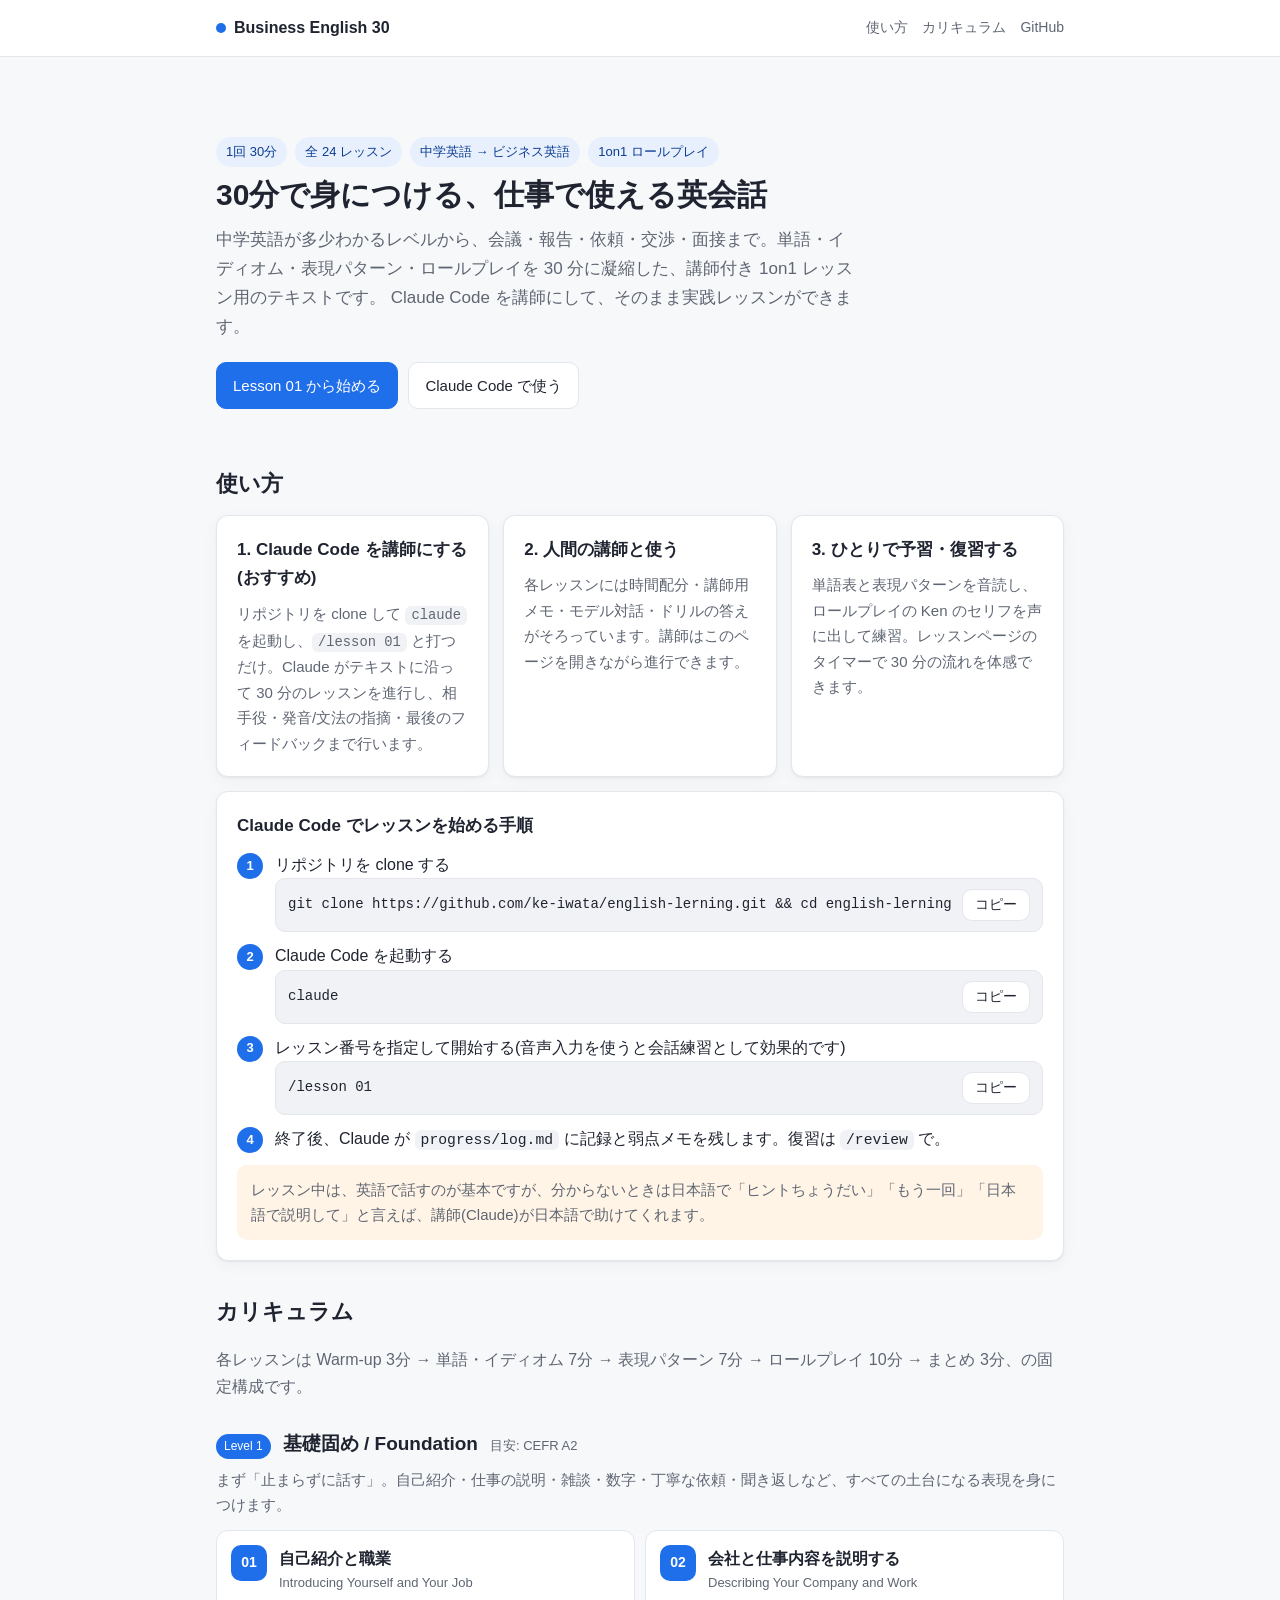
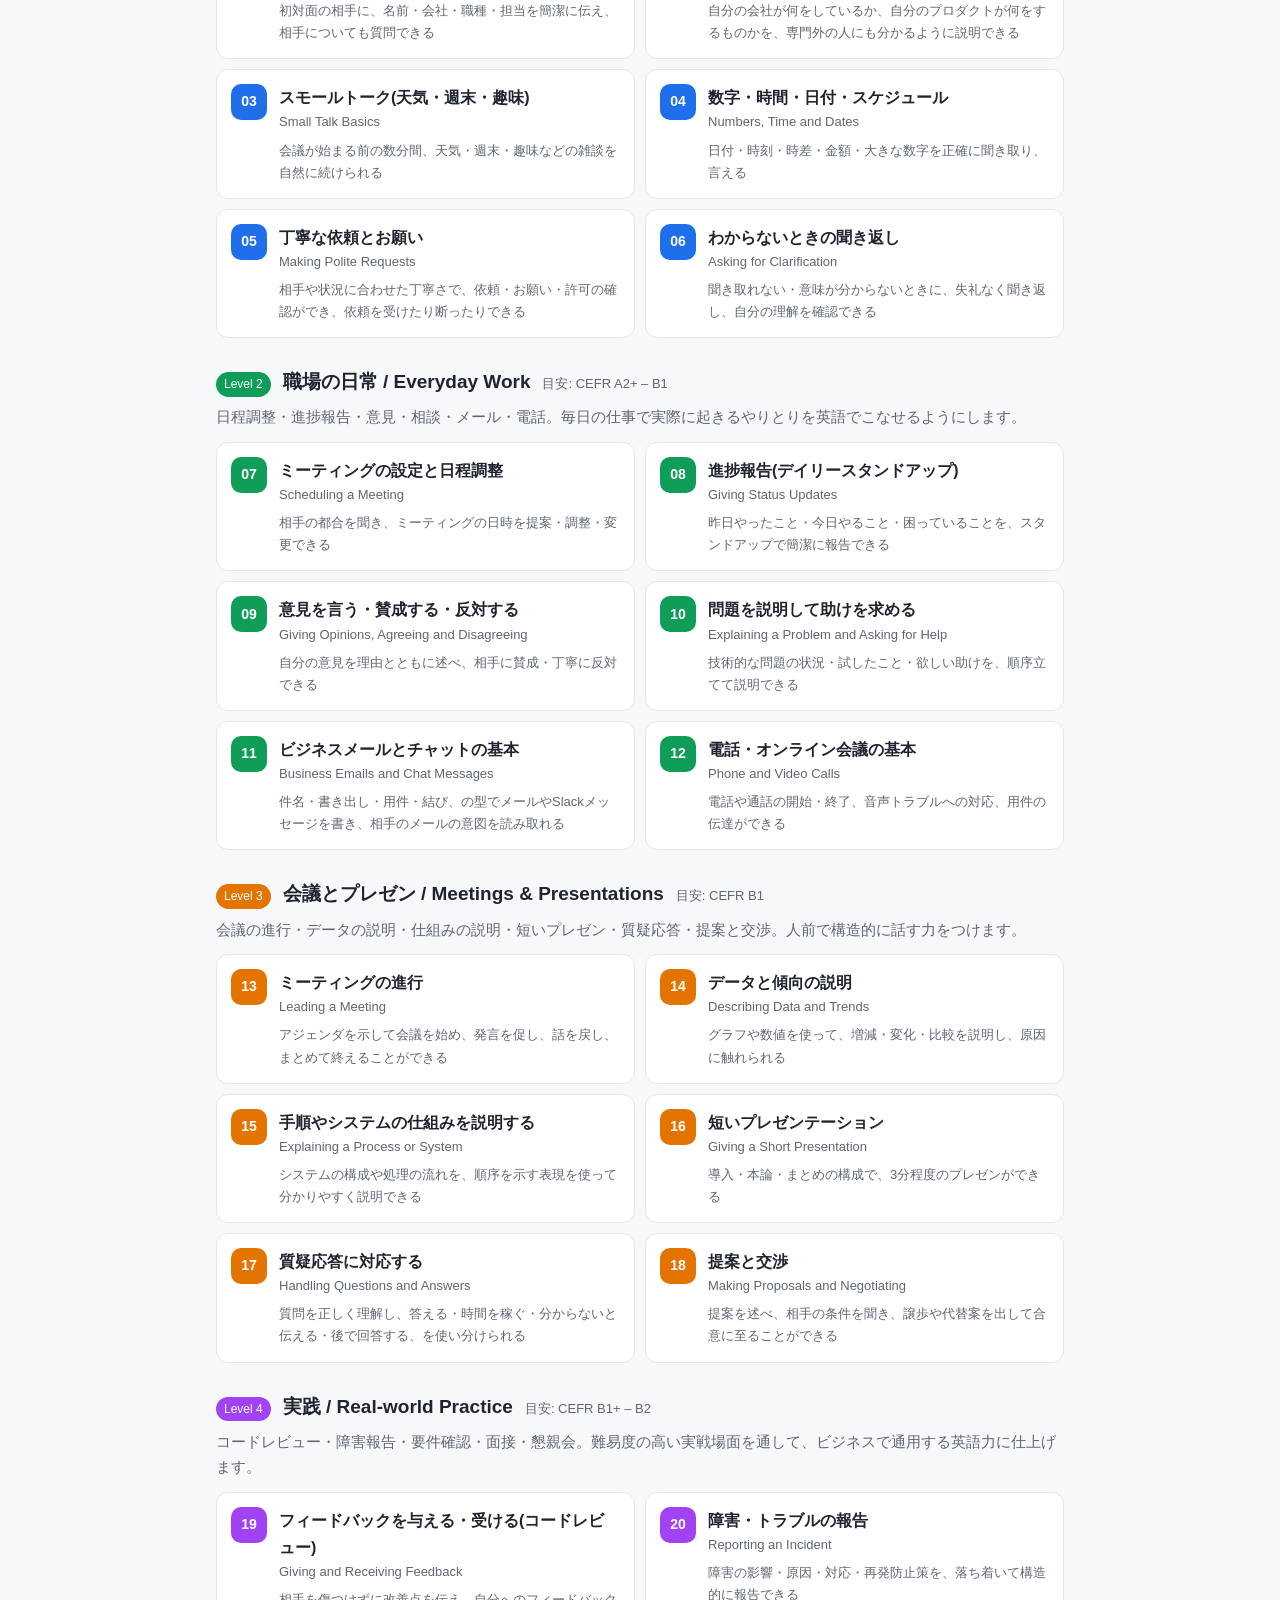
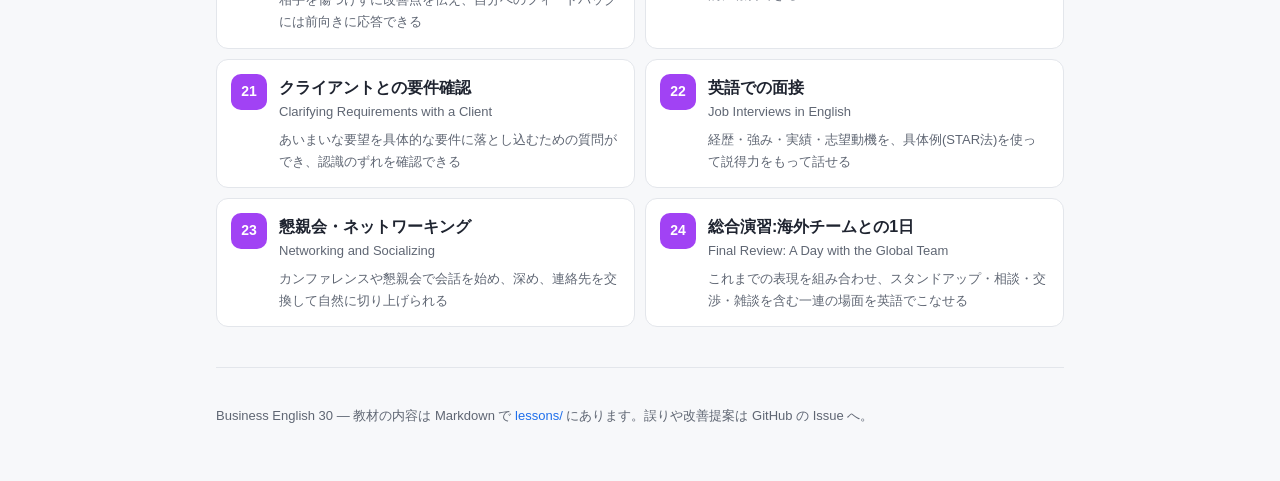
==== index.html @ 4f84d608 "サイトの土台と Lesson 01、Claude Code 講師スキルを追加 - 静的サイト(index.html / lesson.html / assets)。ビルド不要で lessons/*.m" ====
<!doctype html>
<html lang="ja">
<head>
  <meta charset="utf-8">
  <meta name="viewport" content="width=device-width, initial-scale=1">
  <title>Business English 30 — 30分で身につけるビジネス英会話</title>
  <meta name="description" content="中学英語レベルからビジネス英語へ。1回30分・全24レッスンの講師付き1on1レッスン教材。Claude Code の対話機能で実践レッスンができます。">
  <link rel="stylesheet" href="assets/style.css">
</head>
<body>
  <header class="site-header">
    <div class="container">
      <a class="brand" href="./"><span class="dot"></span>Business English 30</a>
      <nav class="nav">
        <a href="#how">使い方</a>
        <a href="#curriculum">カリキュラム</a>
        <a href="https://github.com/ke-iwata/english-lerning" target="_blank" rel="noopener">GitHub</a>
      </nav>
    </div>
  </header>

  <main class="container">
    <section class="hero">
      <div class="badges">
        <span class="badge">1回 30分</span>
        <span class="badge">全 24 レッスン</span>
        <span class="badge">中学英語 → ビジネス英語</span>
        <span class="badge">1on1 ロールプレイ</span>
      </div>
      <h1>30分で身につける、仕事で使える英会話</h1>
      <p class="lead">
        中学英語が多少わかるレベルから、会議・報告・依頼・交渉・面接まで。単語・イディオム・表現パターン・ロールプレイを 30 分に凝縮した、講師付き 1on1 レッスン用のテキストです。
        Claude Code を講師にして、そのまま実践レッスンができます。
      </p>
      <div class="actions">
        <a class="btn primary" href="lesson.html?id=01">Lesson 01 から始める</a>
        <a class="btn" href="#how">Claude Code で使う</a>
      </div>
    </section>

    <section id="progress-section" class="card" hidden>
      <h3 style="margin:0 0 8px">あなたの進捗</h3>
      <div class="progress-bar"><span id="progress-fill"></span></div>
      <p class="muted" style="margin-top:8px"><span id="progress-text"></span> ・ 進捗はこのブラウザにのみ保存されます</p>
    </section>

    <section id="how">
      <h2 class="section-title">使い方</h2>
      <div class="grid-3">
        <div class="card">
          <h3>1. Claude Code を講師にする(おすすめ)</h3>
          <p>リポジトリを clone して <code>claude</code> を起動し、<code>/lesson 01</code> と打つだけ。Claude がテキストに沿って 30 分のレッスンを進行し、相手役・発音/文法の指摘・最後のフィードバックまで行います。</p>
        </div>
        <div class="card">
          <h3>2. 人間の講師と使う</h3>
          <p>各レッスンには時間配分・講師用メモ・モデル対話・ドリルの答えがそろっています。講師はこのページを開きながら進行できます。</p>
        </div>
        <div class="card">
          <h3>3. ひとりで予習・復習する</h3>
          <p>単語表と表現パターンを音読し、ロールプレイの Ken のセリフを声に出して練習。レッスンページのタイマーで 30 分の流れを体感できます。</p>
        </div>
      </div>

      <div class="card" style="margin-top:14px">
        <h3>Claude Code でレッスンを始める手順</h3>
        <ol class="steps">
          <li>リポジトリを clone する
            <div class="copy-box"><span>git clone https://github.com/ke-iwata/english-lerning.git &amp;&amp; cd english-lerning</span><button class="btn small" data-copy>コピー</button></div>
          </li>
          <li>Claude Code を起動する
            <div class="copy-box"><span>claude</span><button class="btn small" data-copy>コピー</button></div>
          </li>
          <li>レッスン番号を指定して開始する(音声入力を使うと会話練習として効果的です)
            <div class="copy-box"><span>/lesson 01</span><button class="btn small" data-copy>コピー</button></div>
          </li>
          <li>終了後、Claude が <code>progress/log.md</code> に記録と弱点メモを残します。復習は <code>/review</code> で。</li>
        </ol>
        <p class="notice" style="margin-top:12px">
          レッスン中は、英語で話すのが基本ですが、分からないときは日本語で「ヒントちょうだい」「もう一回」「日本語で説明して」と言えば、講師(Claude)が日本語で助けてくれます。
        </p>
      </div>
    </section>

    <section id="curriculum">
      <h2 class="section-title">カリキュラム</h2>
      <p class="muted">各レッスンは Warm-up 3分 → 単語・イディオム 7分 → 表現パターン 7分 → ロールプレイ 10分 → まとめ 3分、の固定構成です。</p>
      <div id="levels"><p class="muted">読み込み中…</p></div>
    </section>

    <footer class="footer">
      <p>Business English 30 — 教材の内容は Markdown で <a href="https://github.com/ke-iwata/english-lerning/tree/main/lessons" target="_blank" rel="noopener">lessons/</a> にあります。誤りや改善提案は GitHub の Issue へ。</p>
    </footer>
  </main>

  <script src="assets/app.js"></script>
  <script>BE30.renderIndex();</script>
</body>
</html>
---- assets/style.css ----
:root {
  --bg: #f7f8fa;
  --surface: #ffffff;
  --text: #1f2430;
  --muted: #5f6673;
  --border: #e3e6eb;
  --accent: #1f6feb;
  --accent-soft: #e8f0fe;
  --accent-text: #0b3d91;
  --success: #1a7f37;
  --success-soft: #e6f4ea;
  --warn-soft: #fff4e5;
  --code-bg: #f0f2f5;
  --shadow: 0 1px 2px rgba(0, 0, 0, 0.06), 0 4px 16px rgba(0, 0, 0, 0.04);
  --radius: 12px;
  --level-1: #1f6feb;
  --level-2: #0f9d58;
  --level-3: #e37400;
  --level-4: #a142f4;
}

@media (prefers-color-scheme: dark) {
  :root:not([data-theme="light"]) {
    --bg: #0f1218;
    --surface: #171b23;
    --text: #e6e9ef;
    --muted: #9aa3b2;
    --border: #2a2f3a;
    --accent: #6ea8ff;
    --accent-soft: #1b2a44;
    --accent-text: #bcd3ff;
    --success: #4ccb6a;
    --success-soft: #16301d;
    --warn-soft: #3a2a12;
    --code-bg: #1f242e;
    --shadow: 0 1px 2px rgba(0, 0, 0, 0.4), 0 4px 16px rgba(0, 0, 0, 0.3);
  }
}
:root[data-theme="dark"] {
  --bg: #0f1218;
  --surface: #171b23;
  --text: #e6e9ef;
  --muted: #9aa3b2;
  --border: #2a2f3a;
  --accent: #6ea8ff;
  --accent-soft: #1b2a44;
  --accent-text: #bcd3ff;
  --success: #4ccb6a;
  --success-soft: #16301d;
  --warn-soft: #3a2a12;
  --code-bg: #1f242e;
  --shadow: 0 1px 2px rgba(0, 0, 0, 0.4), 0 4px 16px rgba(0, 0, 0, 0.3);
}

* { box-sizing: border-box; }

html { -webkit-text-size-adjust: 100%; }

body {
  margin: 0;
  background: var(--bg);
  color: var(--text);
  font-family: -apple-system, BlinkMacSystemFont, "Segoe UI", "Hiragino Sans", "Hiragino Kaku Gothic ProN", "Noto Sans JP", "Yu Gothic", Meiryo, Roboto, sans-serif;
  font-size: 16px;
  line-height: 1.7;
}

a { color: var(--accent); text-decoration: none; }
a:hover { text-decoration: underline; }

.container {
  max-width: 880px;
  margin: 0 auto;
  padding: 0 16px;
}

/* Header */
.site-header {
  border-bottom: 1px solid var(--border);
  background: var(--surface);
  position: sticky;
  top: 0;
  z-index: 10;
}
.site-header .container {
  display: flex;
  align-items: center;
  justify-content: space-between;
  gap: 12px;
  height: 56px;
}
.brand {
  font-weight: 700;
  color: var(--text);
  display: flex;
  align-items: center;
  gap: 8px;
}
.brand:hover { text-decoration: none; }
.brand .dot {
  width: 10px; height: 10px; border-radius: 50%;
  background: var(--accent);
  display: inline-block;
}
.nav { display: flex; gap: 14px; font-size: 14px; }
.nav a { color: var(--muted); }

/* Hero */
.hero { padding: 48px 0 24px; }
.hero h1 { font-size: 30px; line-height: 1.3; margin: 0 0 12px; }
.hero p.lead { font-size: 17px; color: var(--muted); margin: 0 0 20px; max-width: 640px; }
.badges { display: flex; flex-wrap: wrap; gap: 8px; margin-bottom: 8px; }
.badge {
  font-size: 13px;
  padding: 4px 10px;
  border-radius: 999px;
  background: var(--accent-soft);
  color: var(--accent-text);
}

.actions { display: flex; flex-wrap: wrap; gap: 10px; }
.btn {
  display: inline-flex;
  align-items: center;
  gap: 6px;
  padding: 10px 16px;
  border-radius: 10px;
  border: 1px solid var(--border);
  background: var(--surface);
  color: var(--text);
  font-size: 15px;
  cursor: pointer;
  font-family: inherit;
}
.btn:hover { text-decoration: none; border-color: var(--accent); }
.btn.primary { background: var(--accent); border-color: var(--accent); color: #fff; }
.btn.primary:hover { filter: brightness(1.05); }
.btn.small { padding: 6px 12px; font-size: 14px; }

/* Sections */
section { margin: 32px 0; }
h2.section-title { font-size: 22px; margin: 0 0 12px; }
.card {
  background: var(--surface);
  border: 1px solid var(--border);
  border-radius: var(--radius);
  padding: 20px;
  box-shadow: var(--shadow);
}
.grid-3 { display: grid; grid-template-columns: repeat(3, 1fr); gap: 14px; }
@media (max-width: 720px) { .grid-3 { grid-template-columns: 1fr; } }
.card h3 { margin: 0 0 8px; font-size: 17px; }
.card p { margin: 0; color: var(--muted); font-size: 15px; }

.progress-bar {
  height: 10px; border-radius: 999px; background: var(--border); overflow: hidden;
}
.progress-bar > span { display: block; height: 100%; background: var(--success); width: 0; transition: width .3s; }

/* Level + lesson list */
.level {
  margin: 28px 0;
}
.level-head {
  display: flex; align-items: baseline; gap: 12px; flex-wrap: wrap;
  margin-bottom: 6px;
}
.level-head h3 { margin: 0; font-size: 19px; }
.level-head .cefr { font-size: 13px; color: var(--muted); }
.level-desc { color: var(--muted); font-size: 15px; margin: 0 0 12px; }
.lesson-list { display: grid; grid-template-columns: 1fr 1fr; gap: 10px; }
@media (max-width: 720px) { .lesson-list { grid-template-columns: 1fr; } }
.lesson-card {
  display: flex; gap: 12px; align-items: flex-start;
  background: var(--surface);
  border: 1px solid var(--border);
  border-radius: var(--radius);
  padding: 14px;
  color: var(--text);
  transition: border-color .15s, transform .15s;
}
.lesson-card:hover { text-decoration: none; border-color: var(--accent); transform: translateY(-1px); }
.lesson-card .num {
  flex: 0 0 auto;
  width: 36px; height: 36px; border-radius: 10px;
  display: flex; align-items: center; justify-content: center;
  font-weight: 700; font-size: 14px; color: #fff;
}
.lesson-card.l1 .num { background: var(--level-1); }
.lesson-card.l2 .num { background: var(--level-2); }
.lesson-card.l3 .num { background: var(--level-3); }
.lesson-card.l4 .num { background: var(--level-4); }
.lesson-card .meta { min-width: 0; }
.lesson-card .title { font-weight: 600; margin: 0; }
.lesson-card .title-en { color: var(--muted); font-size: 13px; margin: 0; }
.lesson-card .cando { color: var(--muted); font-size: 13px; margin: 6px 0 0; }
.lesson-card.done { border-color: var(--success); }
.lesson-card.done .num { background: var(--success); }
.lesson-card .check { margin-left: auto; color: var(--success); font-size: 18px; }

/* Code */
code, pre {
  font-family: ui-monospace, SFMono-Regular, Menlo, Consolas, "Liberation Mono", monospace;
  font-size: 0.92em;
}
code { background: var(--code-bg); padding: 2px 6px; border-radius: 6px; }
pre {
  background: var(--code-bg);
  padding: 12px 14px;
  border-radius: 10px;
  overflow-x: auto;
  border: 1px solid var(--border);
}
pre code { background: none; padding: 0; }

.copy-box {
  display: flex; align-items: center; gap: 10px;
  background: var(--code-bg);
  border: 1px solid var(--border);
  border-radius: 10px;
  padding: 10px 12px;
  font-family: ui-monospace, SFMono-Regular, Menlo, Consolas, monospace;
  font-size: 14px;
}
.copy-box span { flex: 1; overflow-x: auto; white-space: nowrap; }
.copy-box button { flex: 0 0 auto; }

/* Lesson page */
.lesson-top {
  display: flex; justify-content: space-between; align-items: center; gap: 12px; flex-wrap: wrap;
  margin: 20px 0 8px;
  font-size: 14px; color: var(--muted);
}
.lesson-toolbar {
  display: flex; gap: 10px; flex-wrap: wrap; align-items: center;
  margin: 12px 0 20px;
}
.timer {
  display: flex; align-items: center; gap: 10px; flex-wrap: wrap;
  background: var(--surface);
  border: 1px solid var(--border);
  border-radius: 10px;
  padding: 8px 12px;
  font-size: 14px;
}
.timer .time { font-variant-numeric: tabular-nums; font-weight: 700; font-size: 18px; min-width: 64px; }
.timer .phase { color: var(--muted); }
.timer .phase strong { color: var(--text); }
.timer.over .time { color: #d93025; }

.lesson-nav {
  display: flex; justify-content: space-between; gap: 12px; margin: 36px 0 48px;
}
.lesson-nav a { flex: 1; }
.lesson-nav a.disabled { visibility: hidden; }

.content { background: var(--surface); border: 1px solid var(--border); border-radius: var(--radius); padding: 28px; box-shadow: var(--shadow); }
@media (max-width: 720px) { .content { padding: 18px 16px; } }

.content h1 { font-size: 26px; line-height: 1.3; margin: 0 0 4px; }
.content h1 + h2 { font-size: 18px; color: var(--muted); font-weight: 500; margin: 0 0 18px; border: 0; padding: 0; }
.content h2 {
  font-size: 21px;
  margin: 36px 0 12px;
  padding-top: 18px;
  border-top: 1px solid var(--border);
}
.content h3 { font-size: 17px; margin: 22px 0 8px; }
.content blockquote {
  margin: 0 0 16px;
  padding: 10px 16px;
  background: var(--accent-soft);
  color: var(--accent-text);
  border-left: 4px solid var(--accent);
  border-radius: 6px;
}
.content blockquote p { margin: 4px 0; }
.content table { border-collapse: collapse; width: 100%; margin: 10px 0 16px; font-size: 15px; display: block; overflow-x: auto; }
.content thead th { text-align: left; background: var(--code-bg); }
.content th, .content td { border: 1px solid var(--border); padding: 8px 10px; vertical-align: top; }
.content details {
  background: var(--code-bg);
  border: 1px solid var(--border);
  border-radius: 10px;
  padding: 8px 14px;
  margin: 10px 0 16px;
}
.content details summary { cursor: pointer; font-weight: 600; }
.content details[open] summary { margin-bottom: 8px; }
.content ul, .content ol { padding-left: 1.4em; }
.content li { margin: 3px 0; }
.content input[type="checkbox"] { margin-right: 6px; }
.content strong { font-weight: 700; }
.content p { margin: 8px 0; }

.tag-level { font-size: 12px; padding: 2px 8px; border-radius: 999px; color: #fff; }
.tag-level.l1 { background: var(--level-1); }
.tag-level.l2 { background: var(--level-2); }
.tag-level.l3 { background: var(--level-3); }
.tag-level.l4 { background: var(--level-4); }

.done-toggle.active { background: var(--success-soft); border-color: var(--success); color: var(--success); }

.notice { background: var(--warn-soft); border-radius: 10px; padding: 12px 14px; font-size: 14px; }

.steps { counter-reset: step; list-style: none; padding: 0; margin: 0; }
.steps li { position: relative; padding-left: 38px; margin: 10px 0; }
.steps li::before {
  counter-increment: step;
  content: counter(step);
  position: absolute; left: 0; top: 2px;
  width: 26px; height: 26px; border-radius: 50%;
  background: var(--accent); color: #fff; font-weight: 700; font-size: 13px;
  display: flex; align-items: center; justify-content: center;
}

.footer { color: var(--muted); font-size: 13px; padding: 24px 0 40px; border-top: 1px solid var(--border); margin-top: 40px; }

.muted { color: var(--muted); }
.error { color: #d93025; }
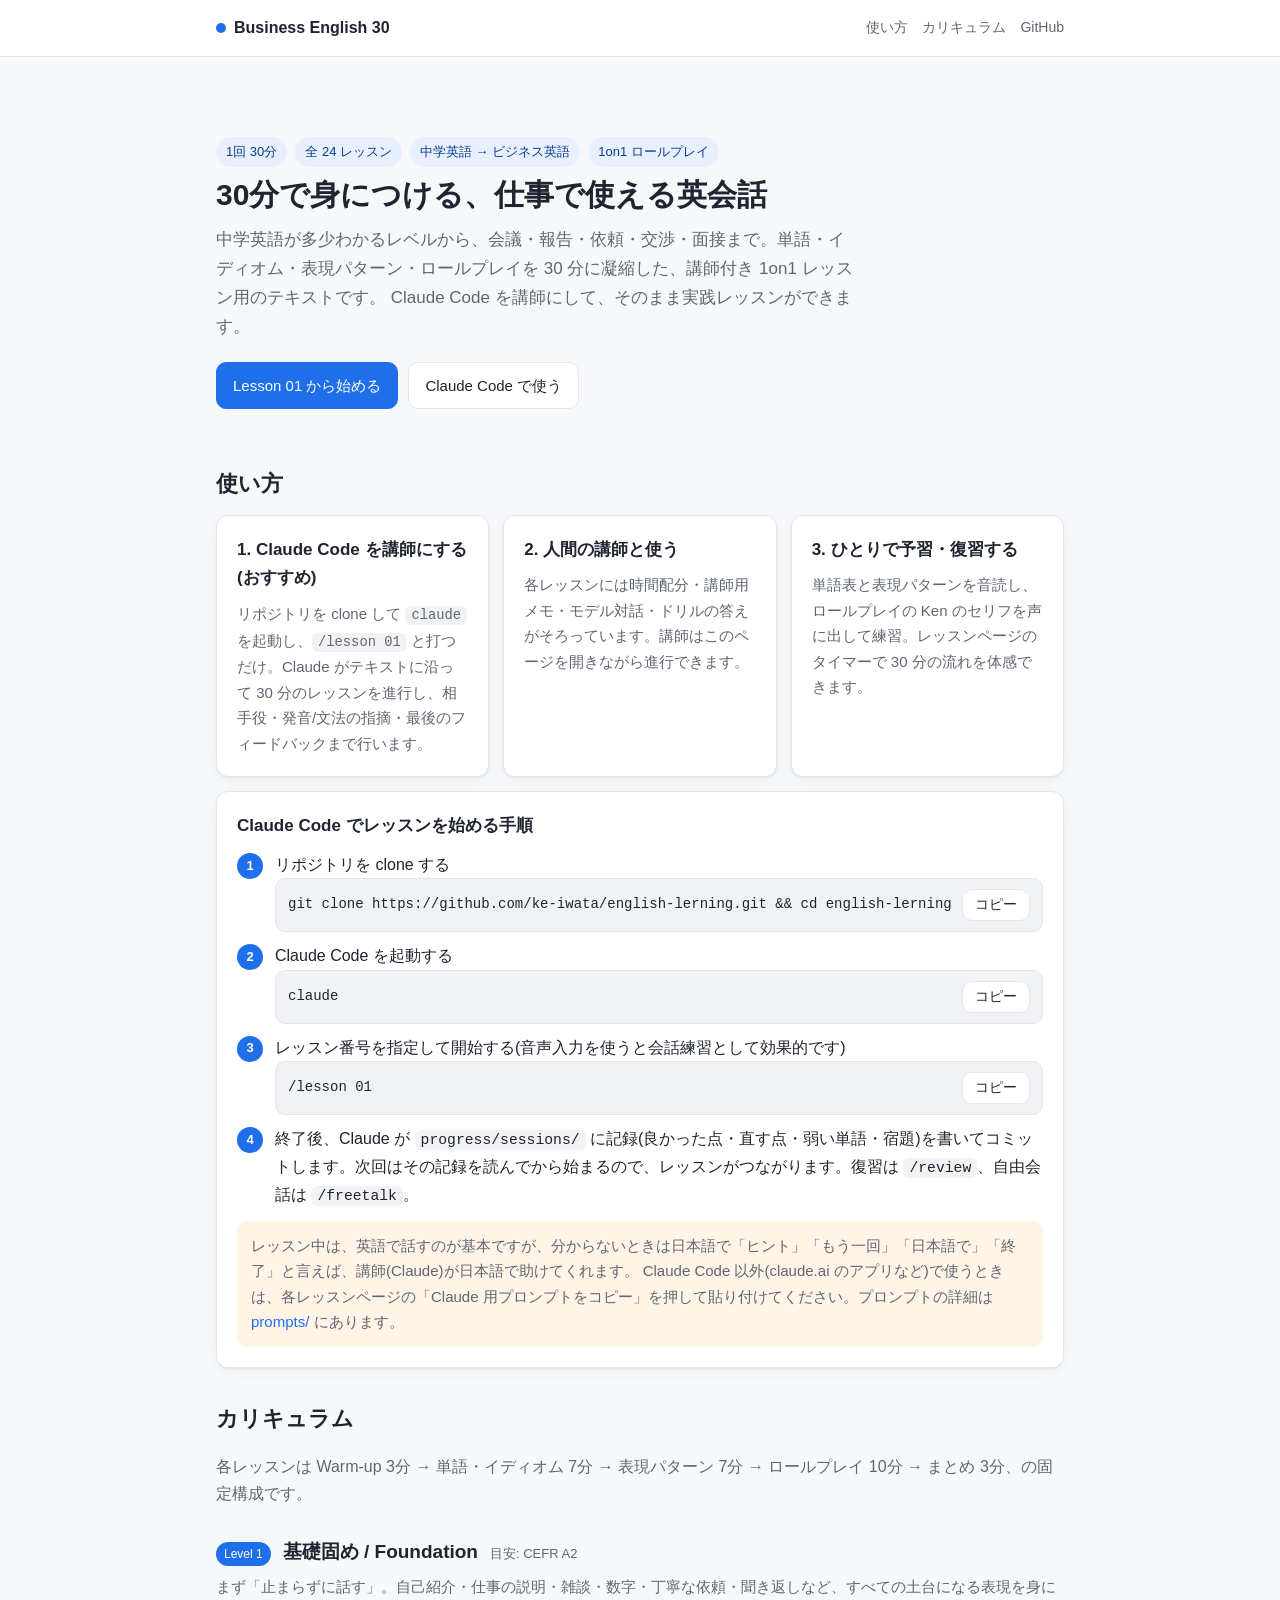
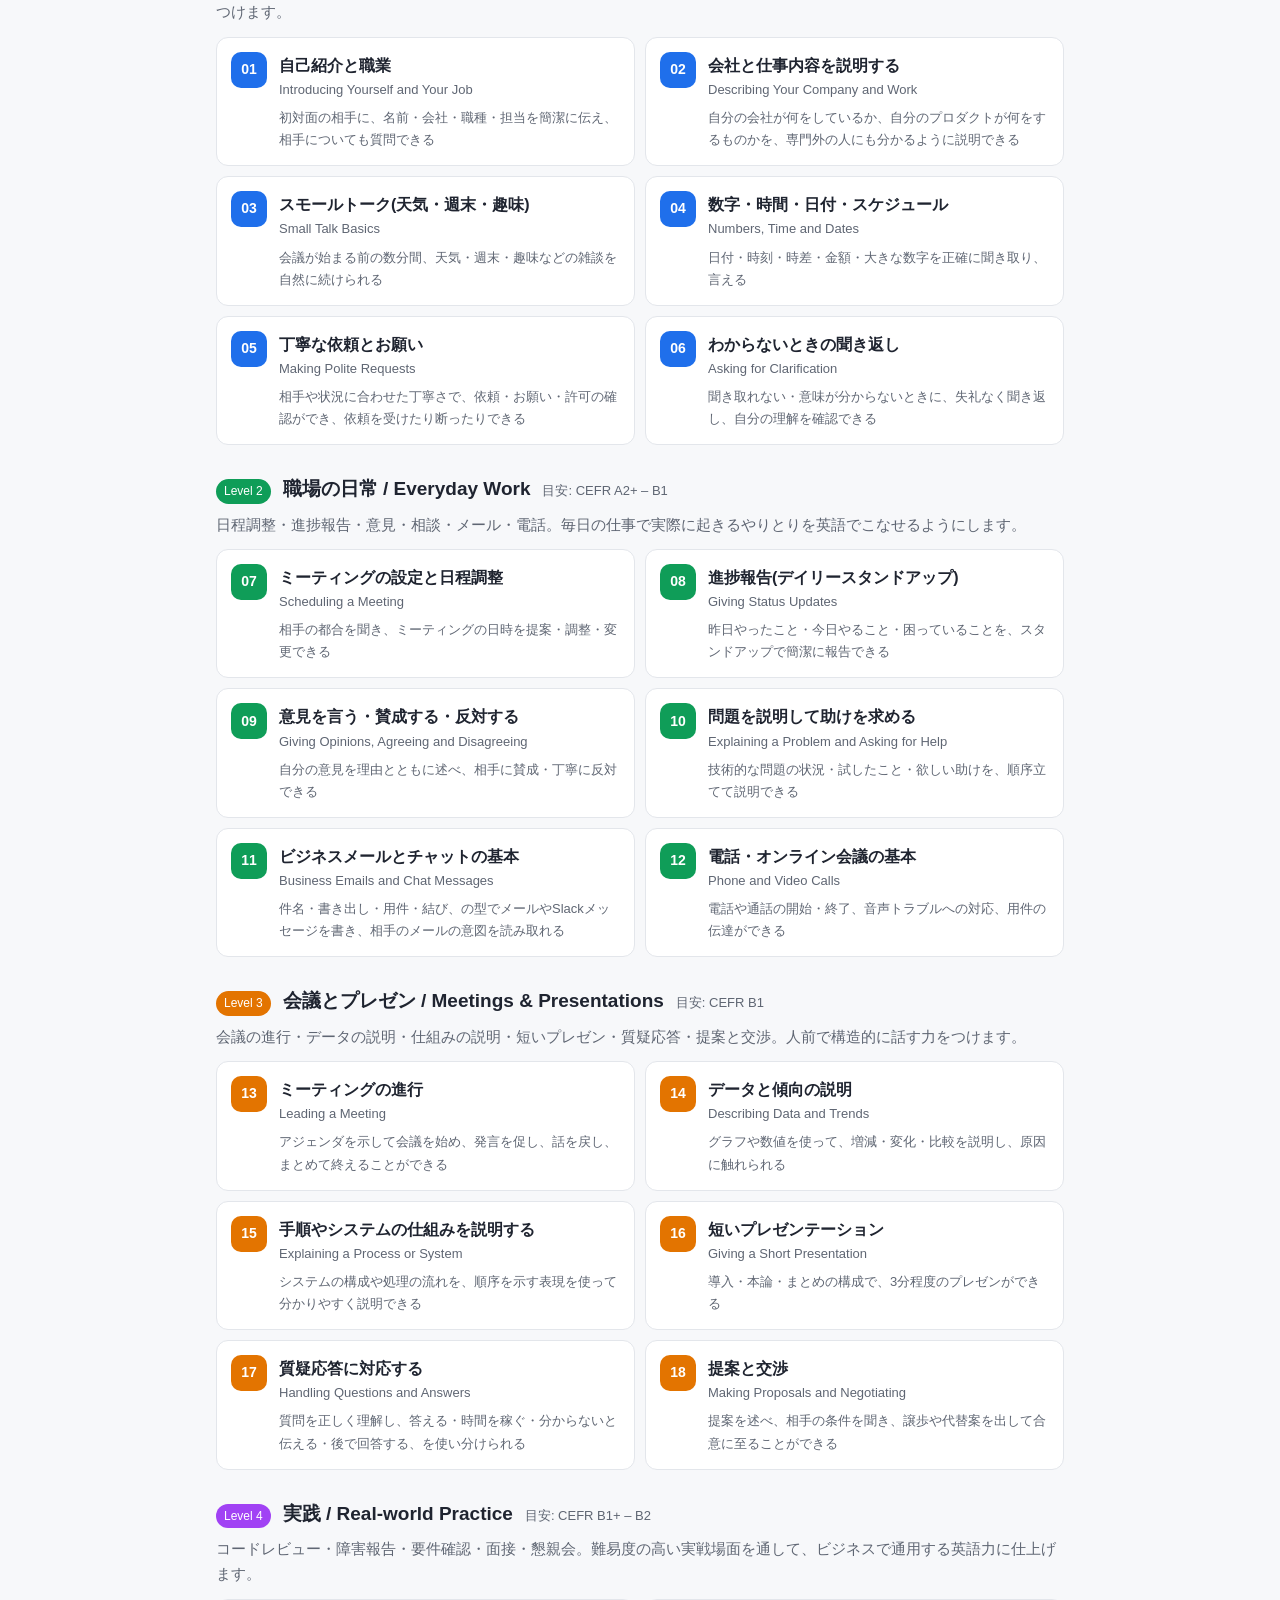
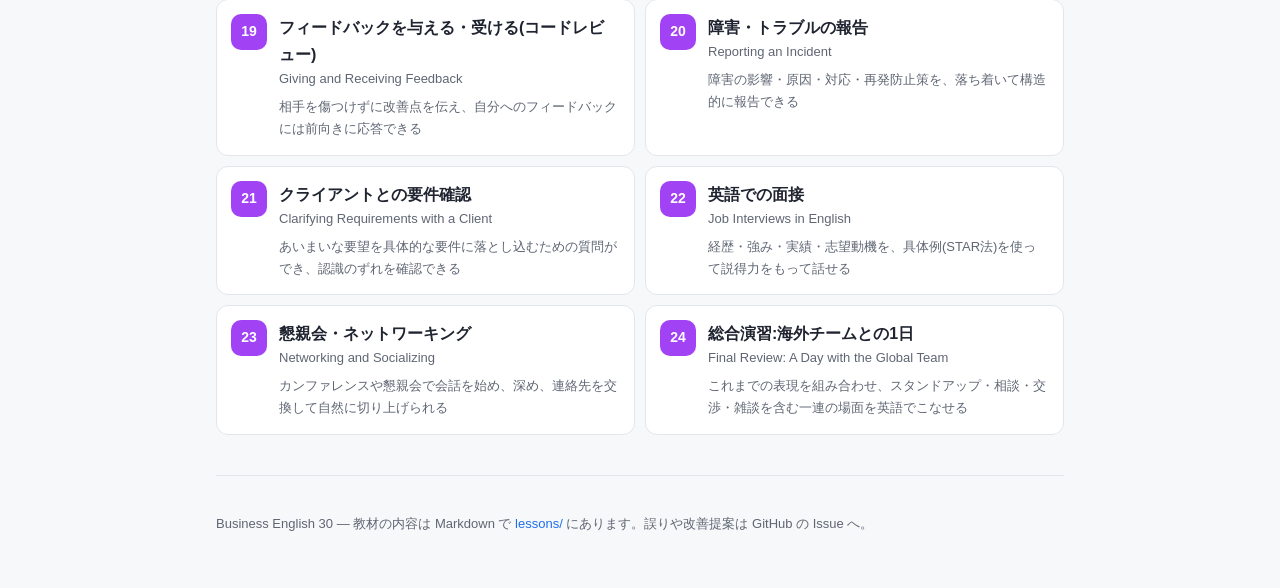
==== commit 7d22bfe9: "プロンプト集、レッスン記録の git 運用、自由会話スキルを追加 - prompts/: 講師プロンプト(claude.ai 等でも使える)、開始・記録・自由会話プロンプト、チートシート - prog" ====
--- a/index.html
+++ b/index.html
@@ -73,10 +73,11 @@
           <li>レッスン番号を指定して開始する(音声入力を使うと会話練習として効果的です)
             <div class="copy-box"><span>/lesson 01</span><button class="btn small" data-copy>コピー</button></div>
           </li>
-          <li>終了後、Claude が <code>progress/log.md</code> に記録と弱点メモを残します。復習は <code>/review</code> で。</li>
+          <li>終了後、Claude が <code>progress/sessions/</code> に記録(良かった点・直す点・弱い単語・宿題)を書いてコミットします。次回はその記録を読んでから始まるので、レッスンがつながります。復習は <code>/review</code>、自由会話は <code>/freetalk</code>。</li>
         </ol>
         <p class="notice" style="margin-top:12px">
-          レッスン中は、英語で話すのが基本ですが、分からないときは日本語で「ヒントちょうだい」「もう一回」「日本語で説明して」と言えば、講師(Claude)が日本語で助けてくれます。
+          レッスン中は、英語で話すのが基本ですが、分からないときは日本語で「ヒント」「もう一回」「日本語で」「終了」と言えば、講師(Claude)が日本語で助けてくれます。
+          Claude Code 以外(claude.ai のアプリなど)で使うときは、各レッスンページの「Claude 用プロンプトをコピー」を押して貼り付けてください。プロンプトの詳細は <a href="https://github.com/ke-iwata/english-lerning/tree/main/prompts" target="_blank" rel="noopener">prompts/</a> にあります。
         </p>
       </div>
     </section>
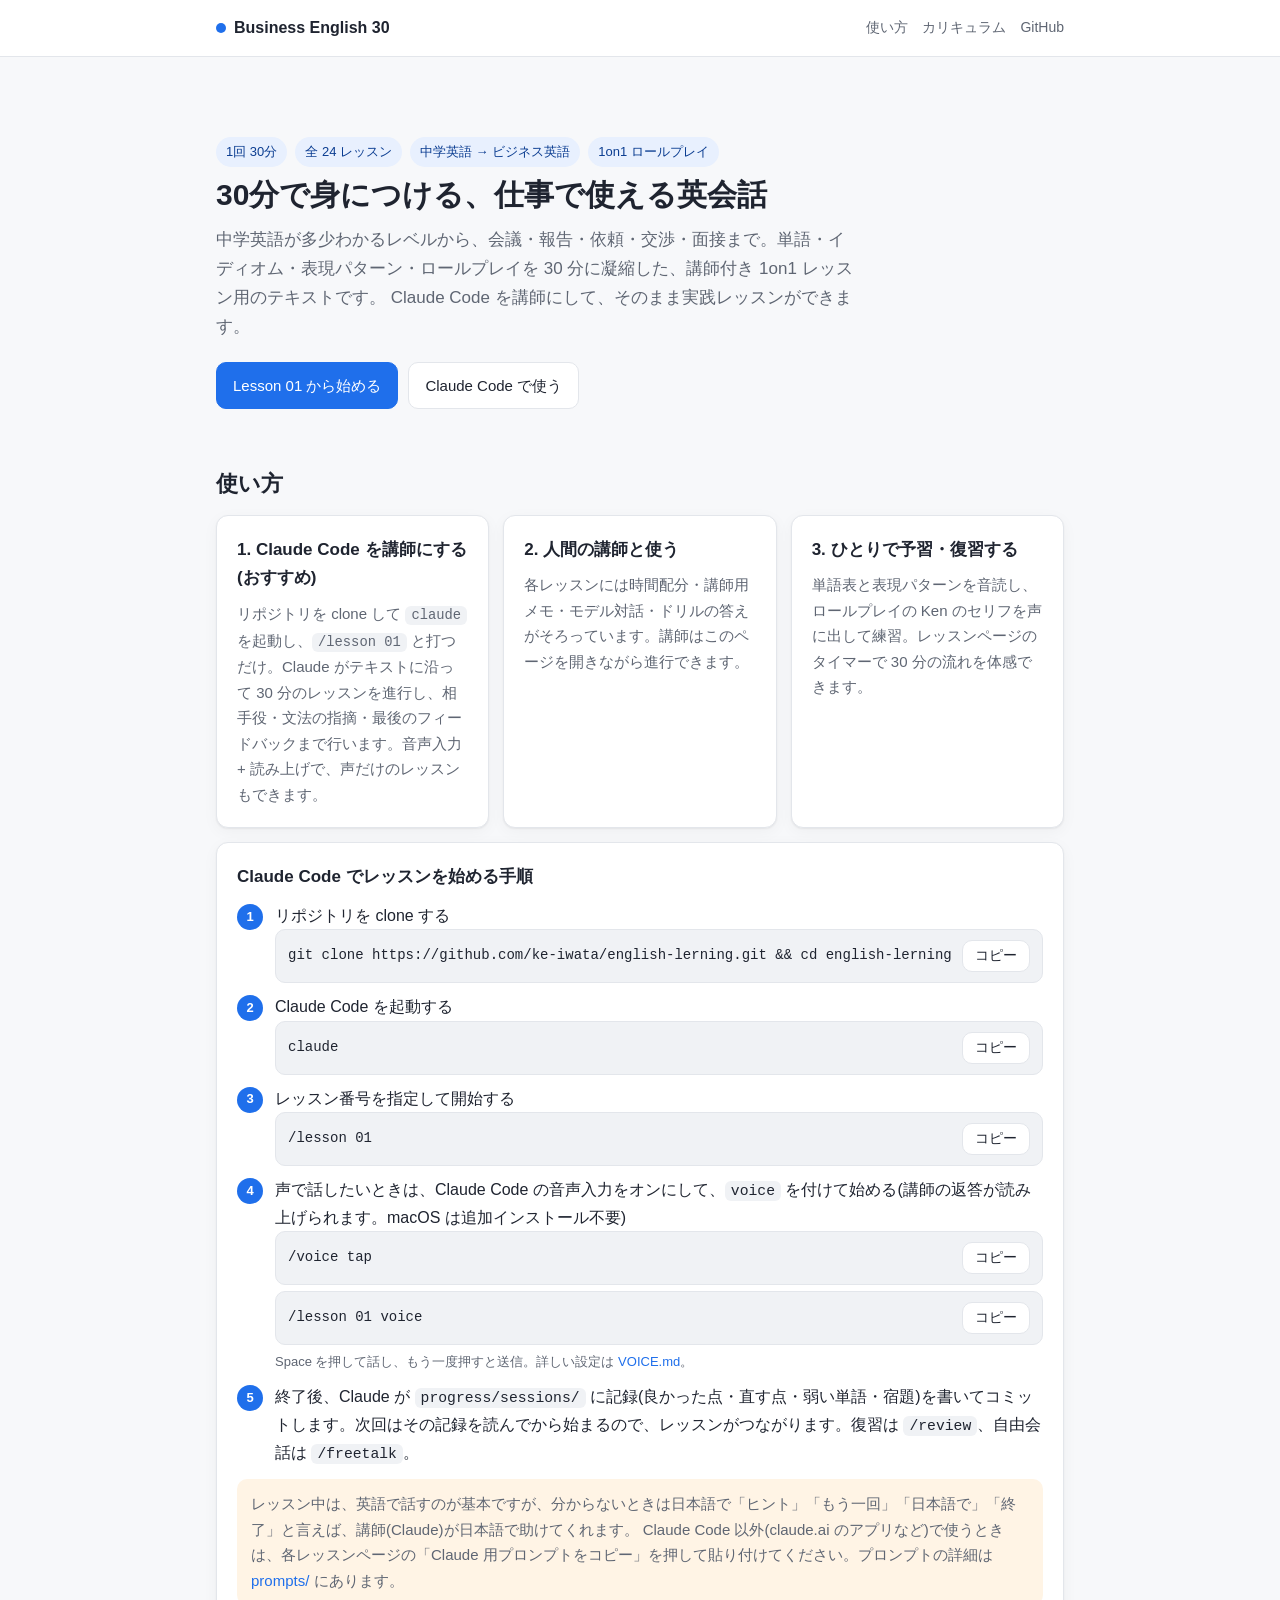
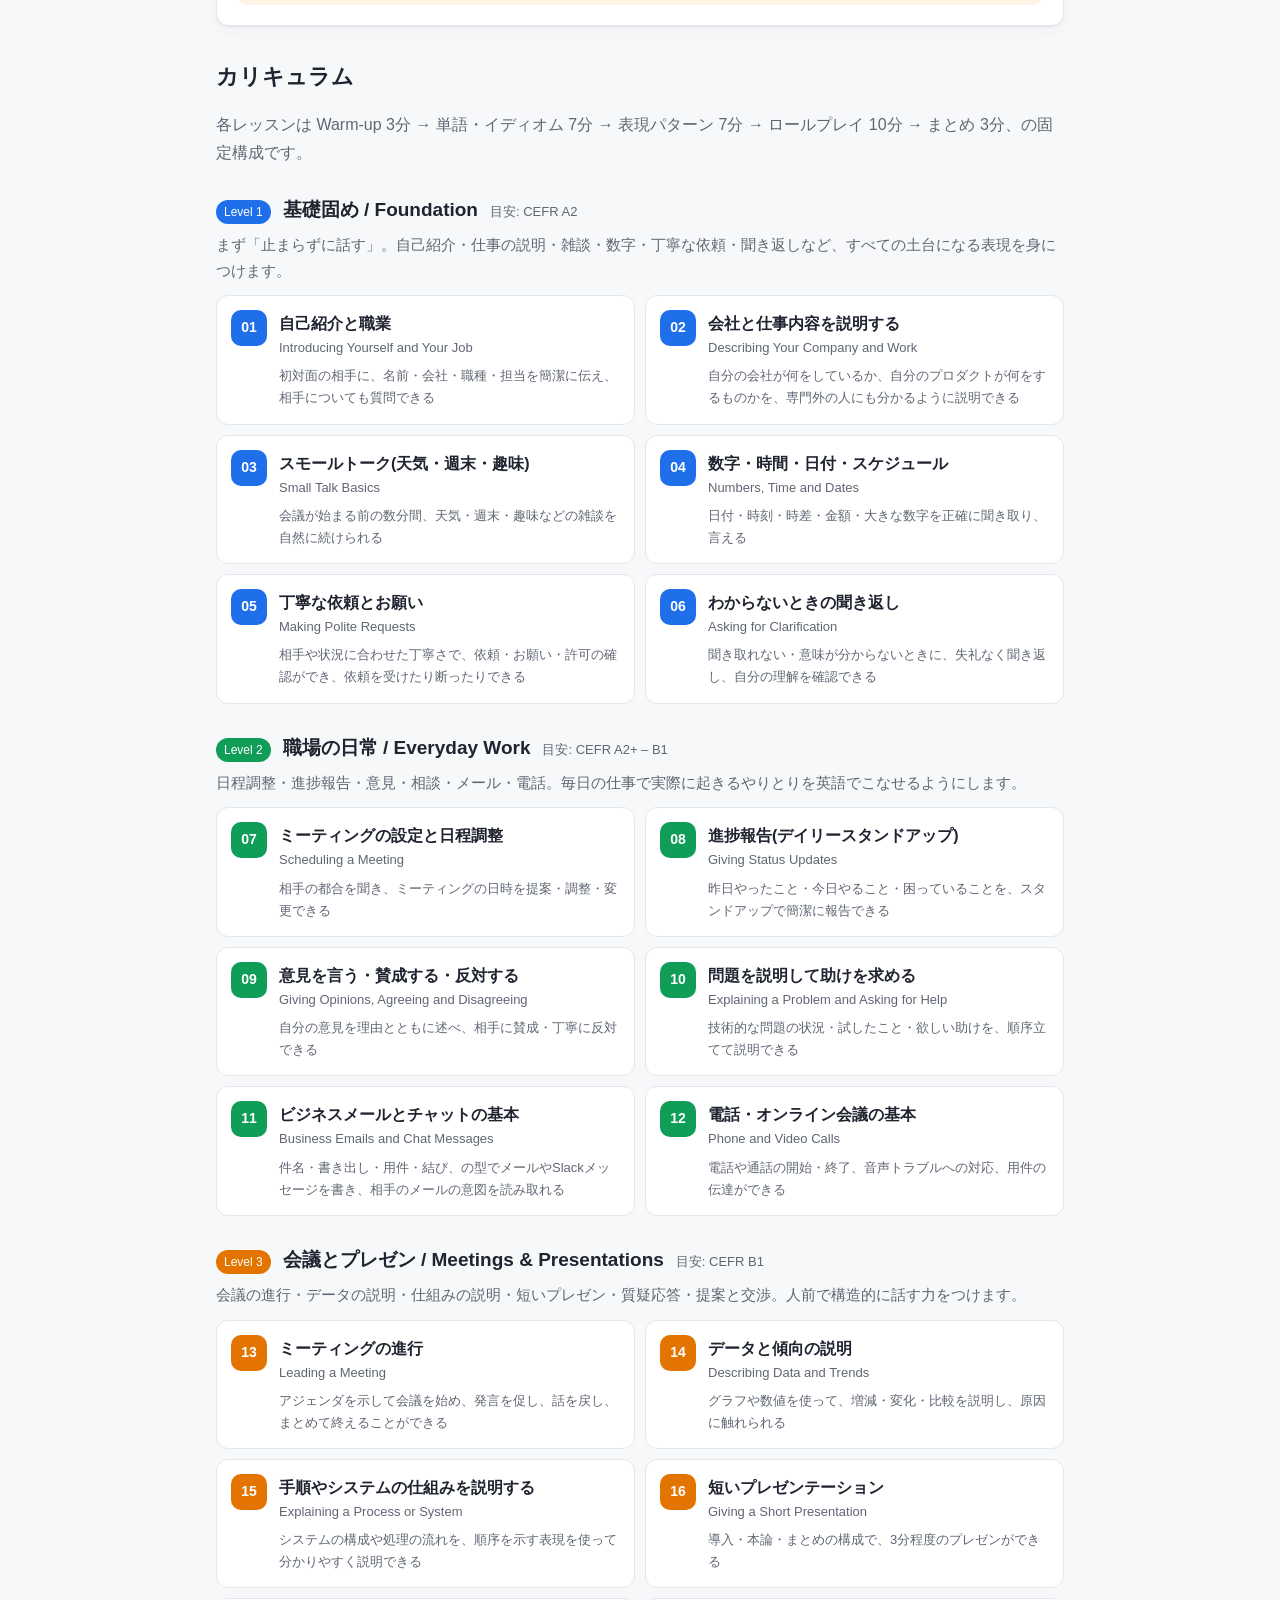
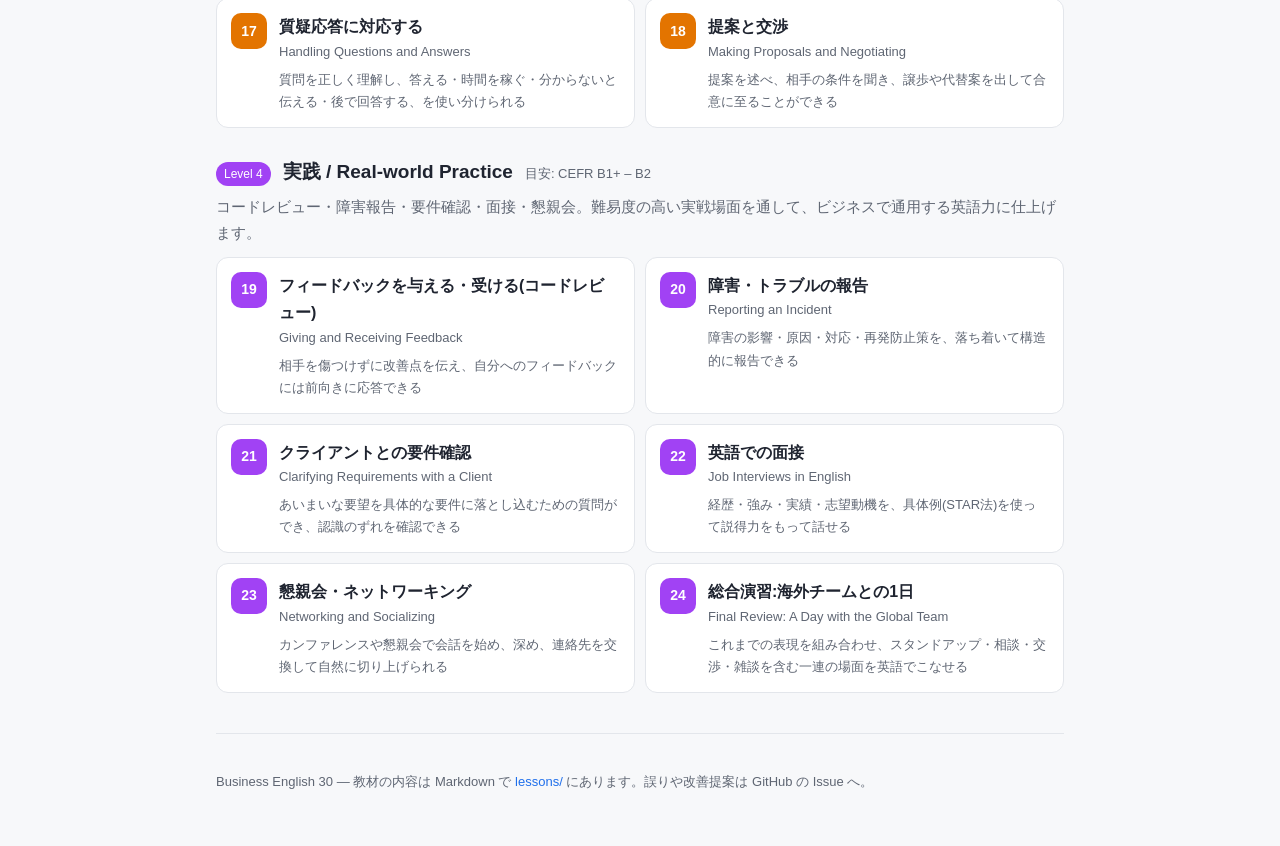
==== commit 06031b3a: "音声モードを追加(音声入力 /voice + 講師の返答を自動読み上げ) - .claude/settings.json: Stop フックで scripts/speak-last.sh を実行。レッ" ====
--- a/index.html
+++ b/index.html
@@ -49,7 +49,7 @@
       <div class="grid-3">
         <div class="card">
           <h3>1. Claude Code を講師にする(おすすめ)</h3>
-          <p>リポジトリを clone して <code>claude</code> を起動し、<code>/lesson 01</code> と打つだけ。Claude がテキストに沿って 30 分のレッスンを進行し、相手役・発音/文法の指摘・最後のフィードバックまで行います。</p>
+          <p>リポジトリを clone して <code>claude</code> を起動し、<code>/lesson 01</code> と打つだけ。Claude がテキストに沿って 30 分のレッスンを進行し、相手役・文法の指摘・最後のフィードバックまで行います。音声入力 + 読み上げで、声だけのレッスンもできます。</p>
         </div>
         <div class="card">
           <h3>2. 人間の講師と使う</h3>
@@ -70,8 +70,13 @@
           <li>Claude Code を起動する
             <div class="copy-box"><span>claude</span><button class="btn small" data-copy>コピー</button></div>
           </li>
-          <li>レッスン番号を指定して開始する(音声入力を使うと会話練習として効果的です)
+          <li>レッスン番号を指定して開始する
             <div class="copy-box"><span>/lesson 01</span><button class="btn small" data-copy>コピー</button></div>
+          </li>
+          <li>声で話したいときは、Claude Code の音声入力をオンにして、<code>voice</code> を付けて始める(講師の返答が読み上げられます。macOS は追加インストール不要)
+            <div class="copy-box"><span>/voice tap</span><button class="btn small" data-copy>コピー</button></div>
+            <div class="copy-box" style="margin-top:6px"><span>/lesson 01 voice</span><button class="btn small" data-copy>コピー</button></div>
+            <p class="muted" style="margin:6px 0 0;font-size:13px">Space を押して話し、もう一度押すと送信。詳しい設定は <a href="https://github.com/ke-iwata/english-lerning/blob/main/VOICE.md" target="_blank" rel="noopener">VOICE.md</a>。</p>
           </li>
           <li>終了後、Claude が <code>progress/sessions/</code> に記録(良かった点・直す点・弱い単語・宿題)を書いてコミットします。次回はその記録を読んでから始まるので、レッスンがつながります。復習は <code>/review</code>、自由会話は <code>/freetalk</code>。</li>
         </ol>
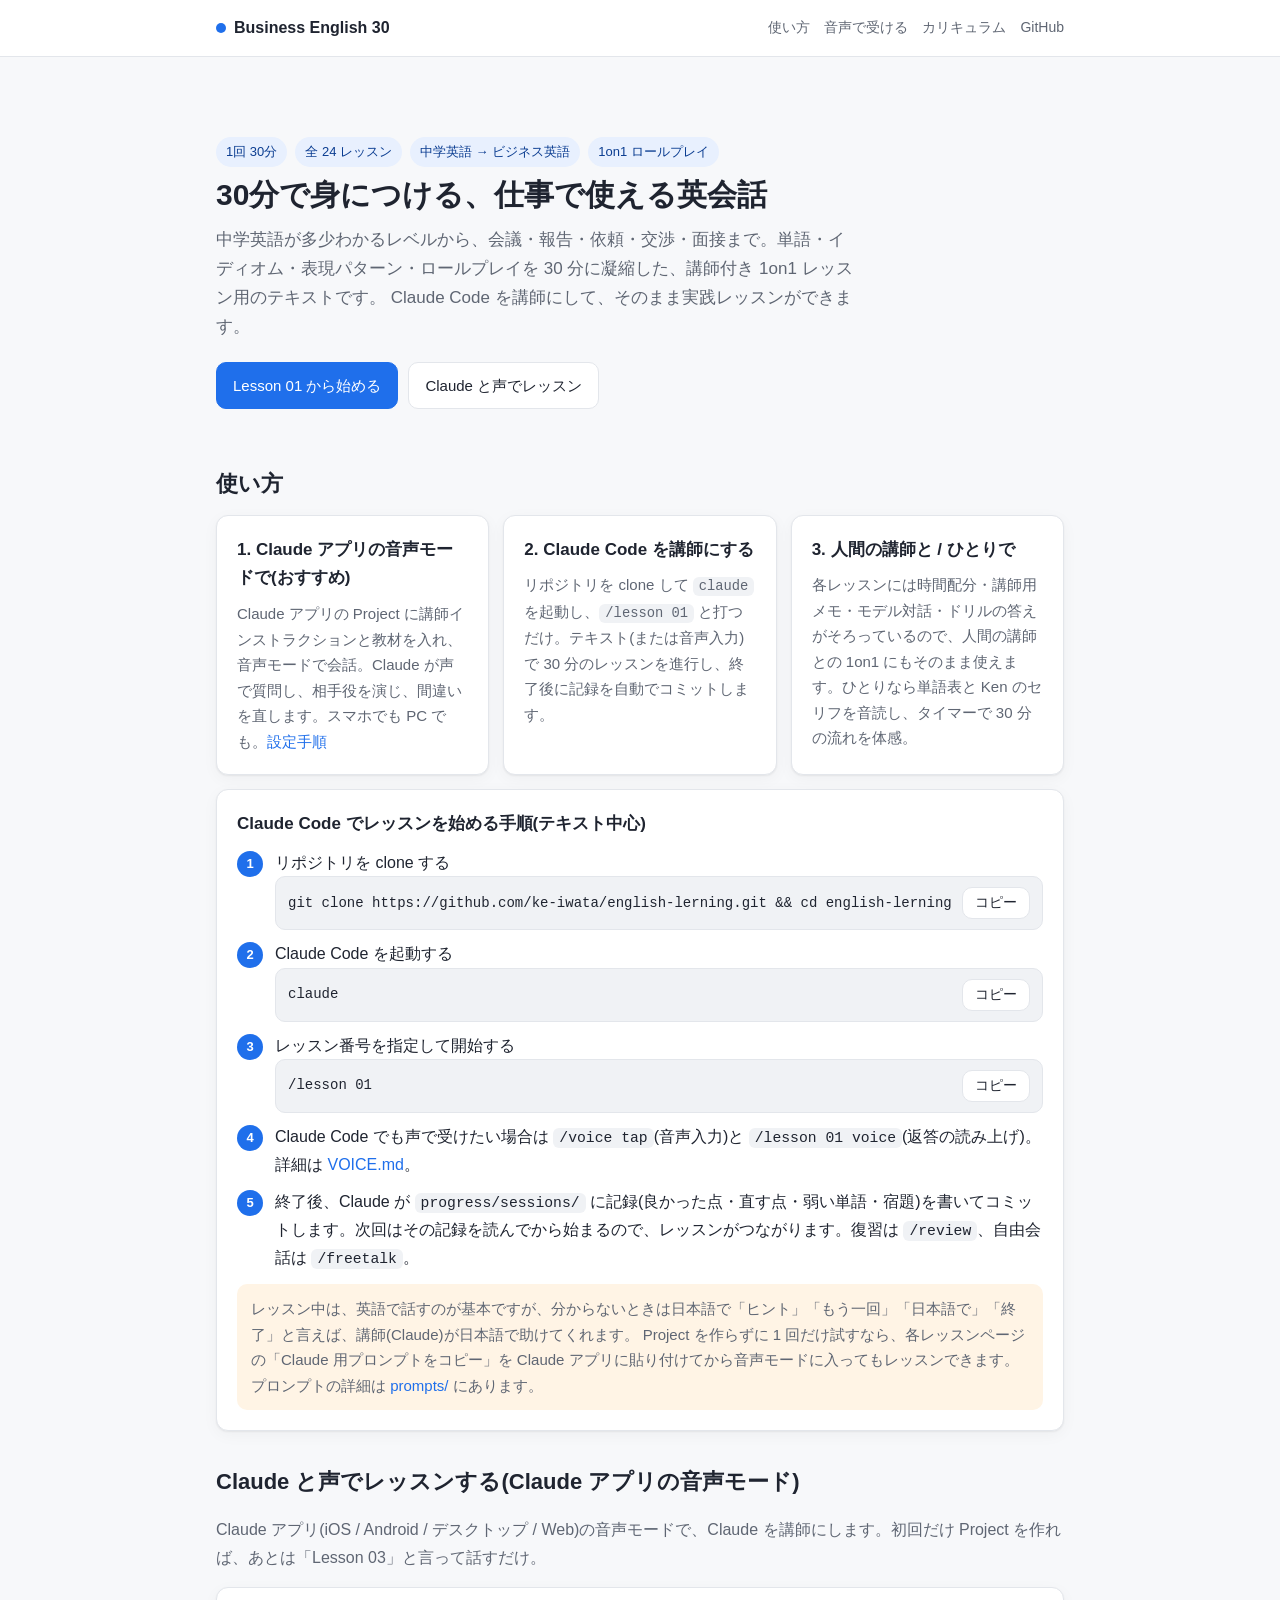
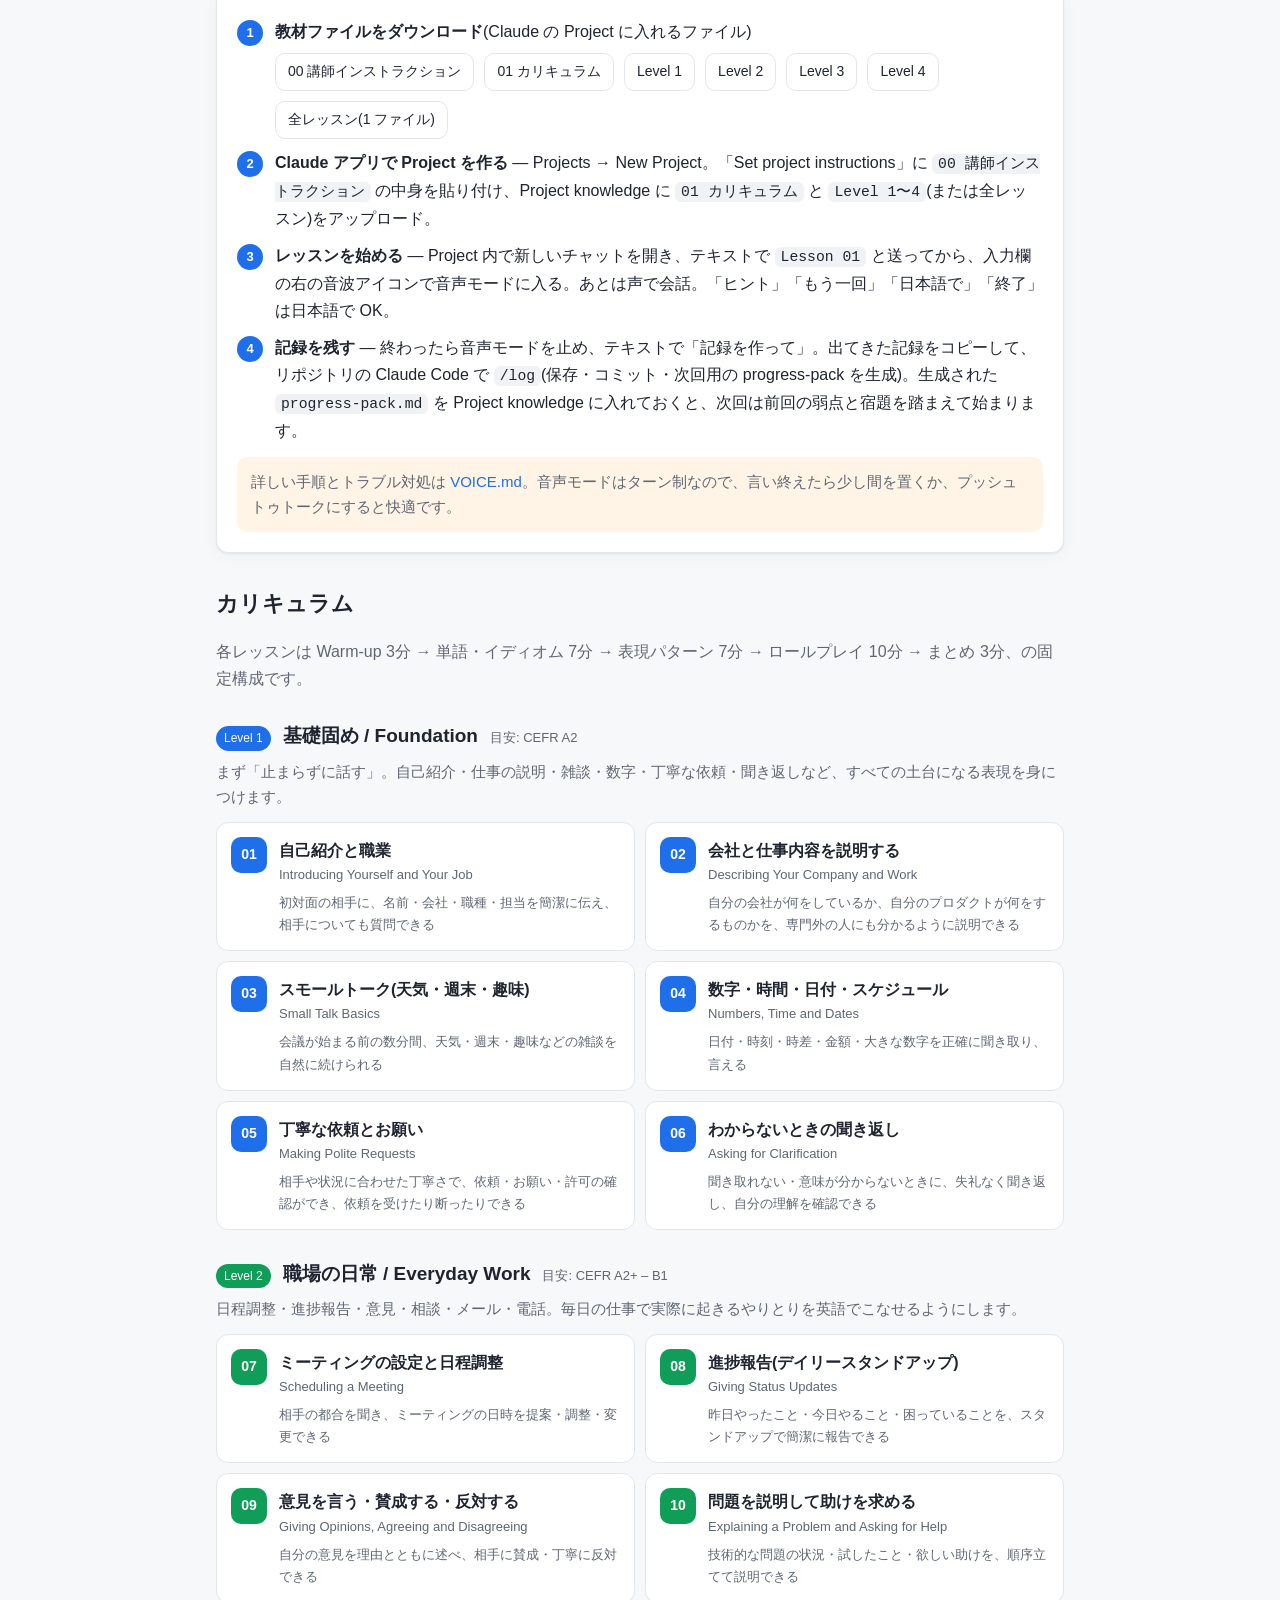
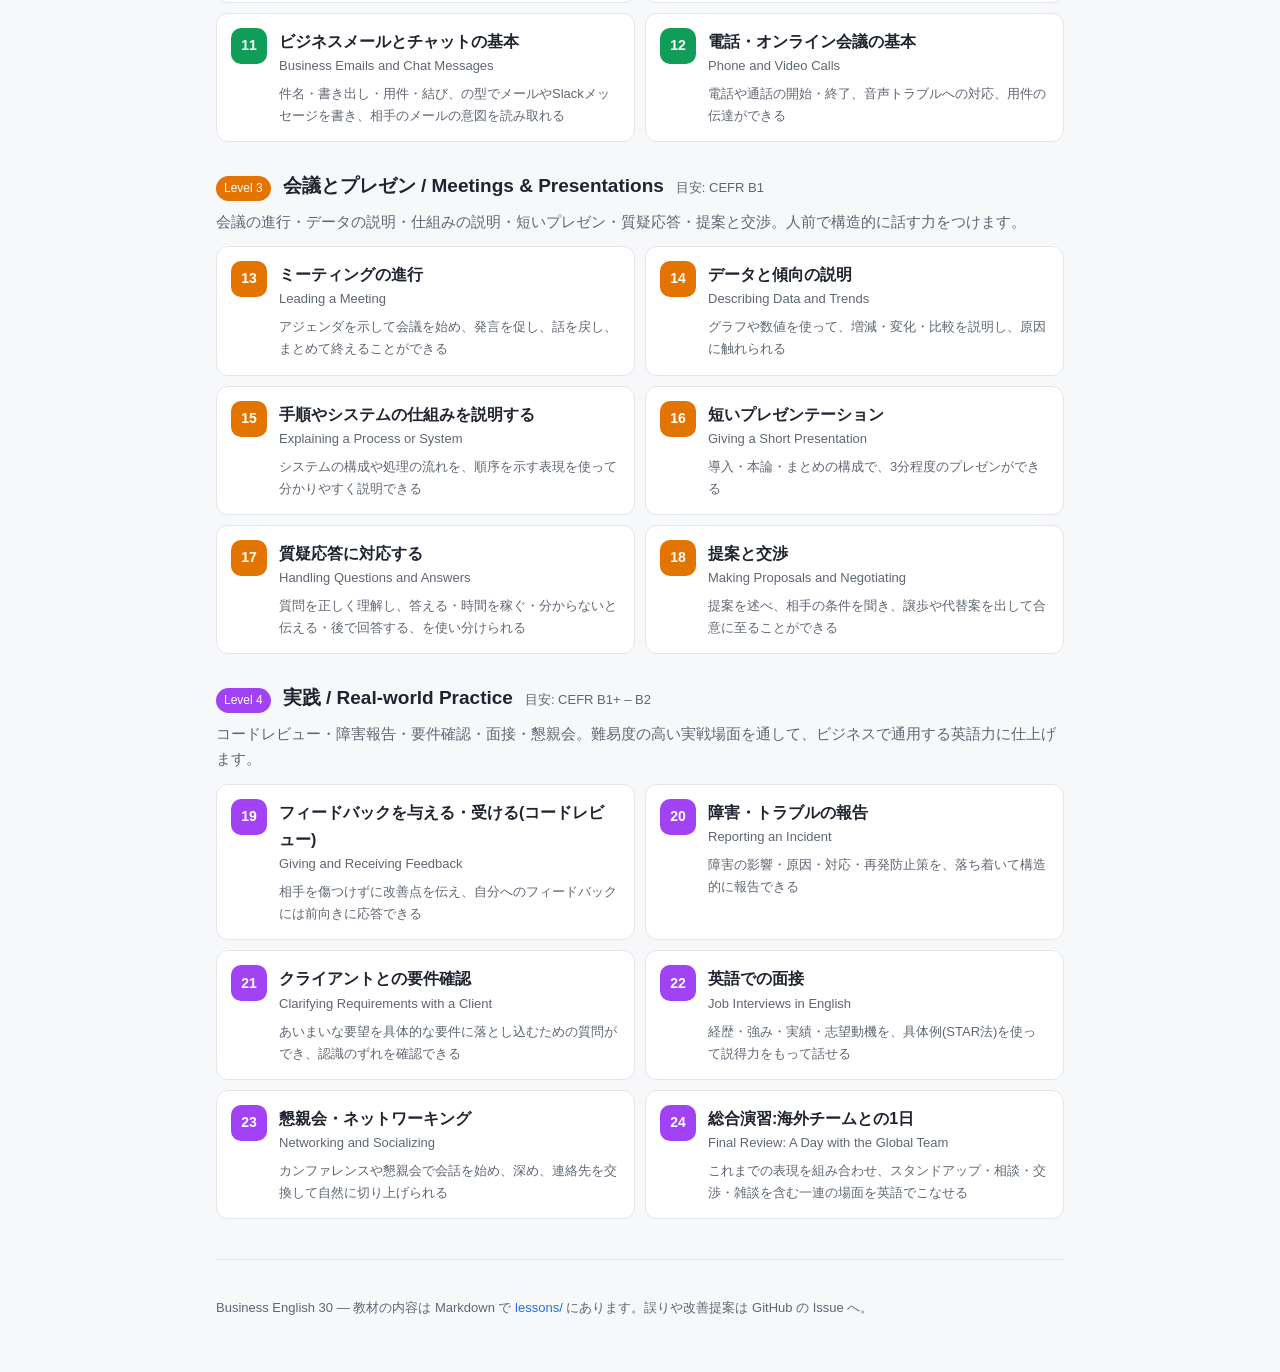
==== commit d96c53f7: "Claude アプリの音声モードで講師をさせる仕組みを追加 - prompts/voice-tutor-instructions.md: Project の instructions に貼る音声用の講" ====
--- a/index.html
+++ b/index.html
@@ -13,6 +13,7 @@
       <a class="brand" href="./"><span class="dot"></span>Business English 30</a>
       <nav class="nav">
         <a href="#how">使い方</a>
+        <a href="#voice">音声で受ける</a>
         <a href="#curriculum">カリキュラム</a>
         <a href="https://github.com/ke-iwata/english-lerning" target="_blank" rel="noopener">GitHub</a>
       </nav>
@@ -34,7 +35,7 @@
       </p>
       <div class="actions">
         <a class="btn primary" href="lesson.html?id=01">Lesson 01 から始める</a>
-        <a class="btn" href="#how">Claude Code で使う</a>
+        <a class="btn" href="#voice">Claude と声でレッスン</a>
       </div>
     </section>
 
@@ -48,21 +49,21 @@
       <h2 class="section-title">使い方</h2>
       <div class="grid-3">
         <div class="card">
-          <h3>1. Claude Code を講師にする(おすすめ)</h3>
-          <p>リポジトリを clone して <code>claude</code> を起動し、<code>/lesson 01</code> と打つだけ。Claude がテキストに沿って 30 分のレッスンを進行し、相手役・文法の指摘・最後のフィードバックまで行います。音声入力 + 読み上げで、声だけのレッスンもできます。</p>
+          <h3>1. Claude アプリの音声モードで(おすすめ)</h3>
+          <p>Claude アプリの Project に講師インストラクションと教材を入れ、音声モードで会話。Claude が声で質問し、相手役を演じ、間違いを直します。スマホでも PC でも。<a href="#voice">設定手順</a></p>
         </div>
         <div class="card">
-          <h3>2. 人間の講師と使う</h3>
-          <p>各レッスンには時間配分・講師用メモ・モデル対話・ドリルの答えがそろっています。講師はこのページを開きながら進行できます。</p>
+          <h3>2. Claude Code を講師にする</h3>
+          <p>リポジトリを clone して <code>claude</code> を起動し、<code>/lesson 01</code> と打つだけ。テキスト(または音声入力)で 30 分のレッスンを進行し、終了後に記録を自動でコミットします。</p>
         </div>
         <div class="card">
-          <h3>3. ひとりで予習・復習する</h3>
-          <p>単語表と表現パターンを音読し、ロールプレイの Ken のセリフを声に出して練習。レッスンページのタイマーで 30 分の流れを体感できます。</p>
+          <h3>3. 人間の講師と / ひとりで</h3>
+          <p>各レッスンには時間配分・講師用メモ・モデル対話・ドリルの答えがそろっているので、人間の講師との 1on1 にもそのまま使えます。ひとりなら単語表と Ken のセリフを音読し、タイマーで 30 分の流れを体感。</p>
         </div>
       </div>
 
       <div class="card" style="margin-top:14px">
-        <h3>Claude Code でレッスンを始める手順</h3>
+        <h3>Claude Code でレッスンを始める手順(テキスト中心)</h3>
         <ol class="steps">
           <li>リポジトリを clone する
             <div class="copy-box"><span>git clone https://github.com/ke-iwata/english-lerning.git &amp;&amp; cd english-lerning</span><button class="btn small" data-copy>コピー</button></div>
@@ -73,17 +74,37 @@
           <li>レッスン番号を指定して開始する
             <div class="copy-box"><span>/lesson 01</span><button class="btn small" data-copy>コピー</button></div>
           </li>
-          <li>声で話したいときは、Claude Code の音声入力をオンにして、<code>voice</code> を付けて始める(講師の返答が読み上げられます。macOS は追加インストール不要)
-            <div class="copy-box"><span>/voice tap</span><button class="btn small" data-copy>コピー</button></div>
-            <div class="copy-box" style="margin-top:6px"><span>/lesson 01 voice</span><button class="btn small" data-copy>コピー</button></div>
-            <p class="muted" style="margin:6px 0 0;font-size:13px">Space を押して話し、もう一度押すと送信。詳しい設定は <a href="https://github.com/ke-iwata/english-lerning/blob/main/VOICE.md" target="_blank" rel="noopener">VOICE.md</a>。</p>
-          </li>
+          <li>Claude Code でも声で受けたい場合は <code>/voice tap</code>(音声入力)と <code>/lesson 01 voice</code>(返答の読み上げ)。詳細は <a href="https://github.com/ke-iwata/english-lerning/blob/main/VOICE.md#別の方法-claude-code-で読み上げる" target="_blank" rel="noopener">VOICE.md</a>。</li>
           <li>終了後、Claude が <code>progress/sessions/</code> に記録(良かった点・直す点・弱い単語・宿題)を書いてコミットします。次回はその記録を読んでから始まるので、レッスンがつながります。復習は <code>/review</code>、自由会話は <code>/freetalk</code>。</li>
         </ol>
         <p class="notice" style="margin-top:12px">
           レッスン中は、英語で話すのが基本ですが、分からないときは日本語で「ヒント」「もう一回」「日本語で」「終了」と言えば、講師(Claude)が日本語で助けてくれます。
-          Claude Code 以外(claude.ai のアプリなど)で使うときは、各レッスンページの「Claude 用プロンプトをコピー」を押して貼り付けてください。プロンプトの詳細は <a href="https://github.com/ke-iwata/english-lerning/tree/main/prompts" target="_blank" rel="noopener">prompts/</a> にあります。
+          Project を作らずに 1 回だけ試すなら、各レッスンページの「Claude 用プロンプトをコピー」を Claude アプリに貼り付けてから音声モードに入ってもレッスンできます。プロンプトの詳細は <a href="https://github.com/ke-iwata/english-lerning/tree/main/prompts" target="_blank" rel="noopener">prompts/</a> にあります。
         </p>
+      </div>
+    </section>
+
+    <section id="voice">
+      <h2 class="section-title">Claude と声でレッスンする(Claude アプリの音声モード)</h2>
+      <p class="muted">Claude アプリ(iOS / Android / デスクトップ / Web)の音声モードで、Claude を講師にします。初回だけ Project を作れば、あとは「Lesson 03」と言って話すだけ。</p>
+      <div class="card">
+        <ol class="steps">
+          <li><strong>教材ファイルをダウンロード</strong>(Claude の Project に入れるファイル)
+            <div class="actions" style="margin-top:8px">
+              <a class="btn small" href="dist/claude-project/00-project-instructions.md" download>00 講師インストラクション</a>
+              <a class="btn small" href="dist/claude-project/01-curriculum.md" download>01 カリキュラム</a>
+              <a class="btn small" href="dist/claude-project/level1-foundation.md" download>Level 1</a>
+              <a class="btn small" href="dist/claude-project/level2-everyday-work.md" download>Level 2</a>
+              <a class="btn small" href="dist/claude-project/level3-meetings.md" download>Level 3</a>
+              <a class="btn small" href="dist/claude-project/level4-practice.md" download>Level 4</a>
+              <a class="btn small" href="dist/claude-project/lessons-all.md" download>全レッスン(1 ファイル)</a>
+            </div>
+          </li>
+          <li><strong>Claude アプリで Project を作る</strong> — Projects → New Project。「Set project instructions」に <code>00 講師インストラクション</code> の中身を貼り付け、Project knowledge に <code>01 カリキュラム</code> と <code>Level 1〜4</code>(または全レッスン)をアップロード。</li>
+          <li><strong>レッスンを始める</strong> — Project 内で新しいチャットを開き、テキストで <code>Lesson 01</code> と送ってから、入力欄の右の音波アイコンで音声モードに入る。あとは声で会話。「ヒント」「もう一回」「日本語で」「終了」は日本語で OK。</li>
+          <li><strong>記録を残す</strong> — 終わったら音声モードを止め、テキストで「記録を作って」。出てきた記録をコピーして、リポジトリの Claude Code で <code>/log</code>(保存・コミット・次回用の progress-pack を生成)。生成された <code>progress-pack.md</code> を Project knowledge に入れておくと、次回は前回の弱点と宿題を踏まえて始まります。</li>
+        </ol>
+        <p class="notice" style="margin-top:12px">詳しい手順とトラブル対処は <a href="https://github.com/ke-iwata/english-lerning/blob/main/VOICE.md" target="_blank" rel="noopener">VOICE.md</a>。音声モードはターン制なので、言い終えたら少し間を置くか、プッシュトゥトークにすると快適です。</p>
       </div>
     </section>
 
